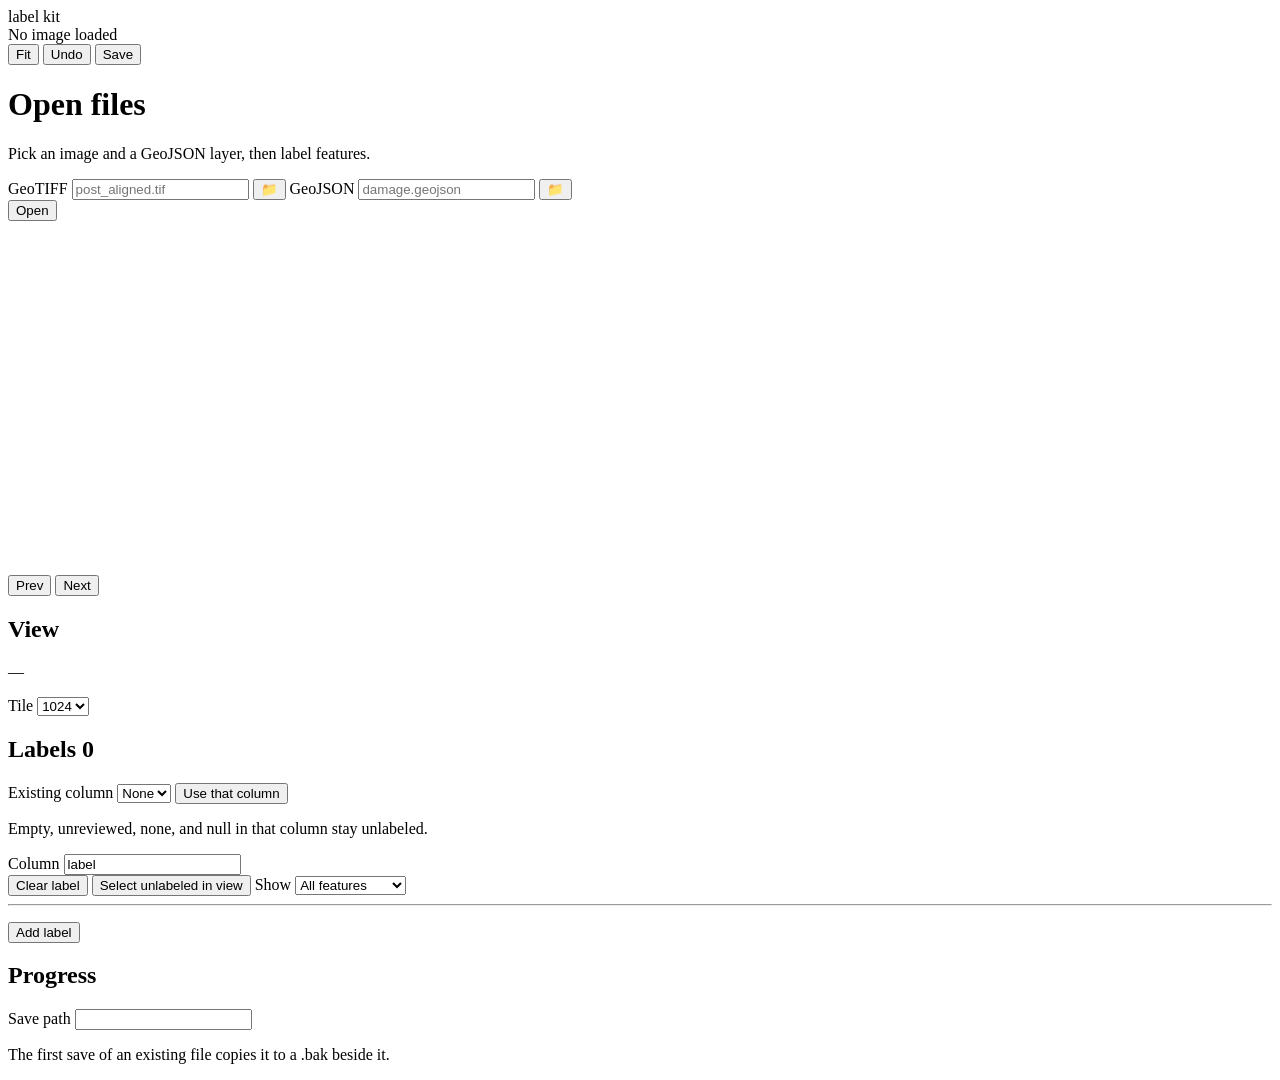
==== label_kit/src/label_kit/static/index.html @ d7323ebf "Add initial implementation of label-kit for GeoJSON labeling on GeoTIFFs - Created .gitignore to exc" ====
<!DOCTYPE html>
<html lang="en">
<head>
  <meta charset="utf-8" />
  <meta name="viewport" content="width=device-width, initial-scale=1" />
  <title>label kit</title>
  <link rel="stylesheet" href="/app.css" />
</head>
<body>
  <header>
    <div class="brand">label kit</div>
    <div id="place" class="place">No image loaded</div>
    <div class="header-actions">
      <button id="fit" type="button">Fit</button>
      <button id="undo" type="button">Undo</button>
      <button id="save" type="button" class="primary">Save</button>
    </div>
  </header>

  <div id="gate" class="gate">
    <form id="open-form">
      <h1>Open files</h1>
      <p class="muted">Pick an image and a GeoJSON layer, then label features.</p>
      <label>GeoTIFF
        <input id="tiff" type="text" spellcheck="false" placeholder="post_aligned.tif" />
        <button data-browse="tiff" type="button" title="Browse">📁</button>
      </label>
      <label>GeoJSON
        <input id="geojson" type="text" spellcheck="false" placeholder="damage.geojson" />
        <button data-browse="geojson" type="button" title="Browse">📁</button>
      </label>
      <div class="gate-actions">
        <button type="submit" class="primary" title="Open">Open</button>
      </div>
      <p id="gate-error" class="error"></p>
    </form>
  </div>

  <main>
    <section class="map-wrap">
      <canvas id="map"></canvas>
      <div id="hud" class="hud"></div>
      <div id="overview" class="overview hidden">
        <canvas id="overview-map" width="240" height="180"></canvas>
      </div>
      <div id="pager" class="pager hidden">
        <button id="prev-page" type="button">Prev</button>
        <button id="next-page" type="button">Next</button>
      </div>
      <div id="menu" class="menu hidden"></div>
    </section>
    <aside id="side" class="hidden">
      <section class="panel">
        <h2>View</h2>
        <p id="page-text" class="muted">—</p>
        <label class="inline">Tile
          <select id="tile">
            <option value="512">512</option>
            <option value="1024" selected>1024</option>
            <option value="2048">2048</option>
          </select>
        </label>
      </section>

      <section class="panel">
        <h2>Labels <span class="chip" id="selected-count">0</span></h2>
        <label class="inline">Existing column
          <select id="column"><option value="">None</option></select>
        </label>
        <button id="import-column" type="button">Use that column</button>
        <p class="muted">Empty, unreviewed, none, and null in that column stay unlabeled.</p>
        <label class="inline">Column <input id="field-side" type="text" value="label" /></label>
        <div id="apply-list"></div>
        <button id="clear-label" type="button">Clear label</button>
        <button id="select-unlabeled" type="button">Select unlabeled in view</button>
        <label class="inline">Show
          <select id="filter">
            <option value="all">All features</option>
            <option value="unlabeled">Unlabeled only</option>
          </select>
        </label>
        <hr class="sep" />
        <ul id="label-list"></ul>
        <button id="add-label" type="button">Add label</button>
      </section>

      <section class="panel">
        <h2>Progress</h2>
        <div class="bar"><div id="bar-fill"></div></div>
        <p id="stats" class="muted"></p>
        <p id="warning" class="error"></p>
        <label class="inline">Save path <input id="save-path" type="text" spellcheck="false" /></label>
        <p class="muted">The first save of an existing file copies it to a .bak beside it.</p>
      </section>

    </aside>
  </main>
  <script src="/app.js"></script>
</body>
</html>
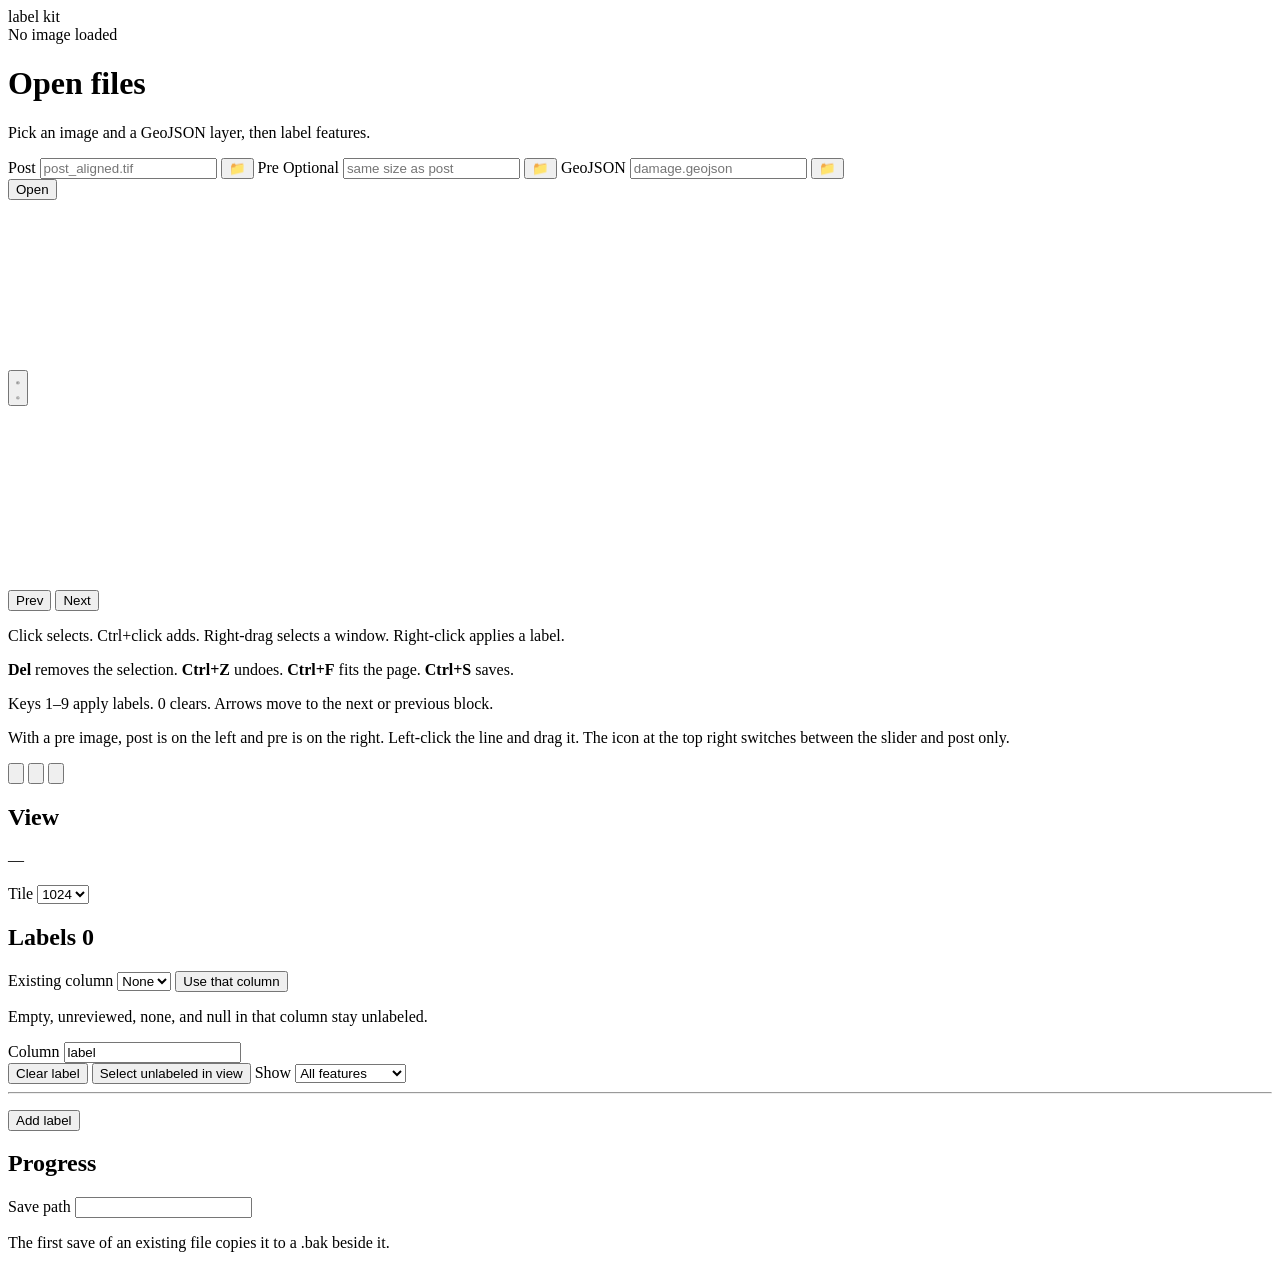
==== commit 3daf8964: "Enhance label-kit with pre-image support and UI improvements - Updated README.md to include instruct" ====
--- a/label_kit/src/label_kit/static/index.html
+++ b/label_kit/src/label_kit/static/index.html
@@ -10,20 +10,19 @@
   <header>
     <div class="brand">label kit</div>
     <div id="place" class="place">No image loaded</div>
-    <div class="header-actions">
-      <button id="fit" type="button">Fit</button>
-      <button id="undo" type="button">Undo</button>
-      <button id="save" type="button" class="primary">Save</button>
-    </div>
   </header>
 
   <div id="gate" class="gate">
     <form id="open-form">
       <h1>Open files</h1>
       <p class="muted">Pick an image and a GeoJSON layer, then label features.</p>
-      <label>GeoTIFF
+      <label>Post
         <input id="tiff" type="text" spellcheck="false" placeholder="post_aligned.tif" />
         <button data-browse="tiff" type="button" title="Browse">📁</button>
+      </label>
+      <label><span>Pre <span class="opt">Optional</span></span>
+        <input id="pre" type="text" spellcheck="false" placeholder="same size as post" />
+        <button data-browse="pre" type="button" title="Browse">📁</button>
       </label>
       <label>GeoJSON
         <input id="geojson" type="text" spellcheck="false" placeholder="damage.geojson" />
@@ -39,6 +38,21 @@
   <main>
     <section class="map-wrap">
       <canvas id="map"></canvas>
+      <div id="swipe" class="swipe hidden" role="slider" aria-label="Compare" aria-valuemin="0" aria-valuemax="100" aria-valuenow="50" tabindex="0" title="Left-click and drag">
+        <span class="swipe-grip"></span>
+      </div>
+      <button id="compare" type="button" class="compare hidden" title="Pre and post" aria-label="Pre and post">
+        <svg class="icon-split" viewBox="0 0 24 24" aria-hidden="true">
+          <rect x="3" y="5" width="18" height="14" rx="2" fill="none" stroke="currentColor" stroke-width="1.6"/>
+          <path d="M12 5v14" stroke="currentColor" stroke-width="1.8"/>
+          <circle cx="12" cy="12" r="2.2" fill="currentColor"/>
+        </svg>
+        <svg class="icon-single" viewBox="0 0 24 24" aria-hidden="true">
+          <rect x="4" y="5" width="16" height="14" rx="2" fill="none" stroke="currentColor" stroke-width="1.6"/>
+          <circle cx="9" cy="10" r="1.3" fill="currentColor"/>
+          <path d="M6.5 16.5l3.5-3 2 1.6 2.6-3.2 2.9 4.6" fill="none" stroke="currentColor" stroke-width="1.4" stroke-linejoin="round"/>
+        </svg>
+      </button>
       <div id="hud" class="hud"></div>
       <div id="overview" class="overview hidden">
         <canvas id="overview-map" width="240" height="180"></canvas>
@@ -46,6 +60,33 @@
       <div id="pager" class="pager hidden">
         <button id="prev-page" type="button">Prev</button>
         <button id="next-page" type="button">Next</button>
+      </div>
+      <div id="help-pop" class="help-pop hidden">
+        <p>Click selects. Ctrl+click adds. Right-drag selects a window. Right-click applies a label.</p>
+        <p><b>Del</b> removes the selection. <b>Ctrl+Z</b> undoes. <b>Ctrl+F</b> fits the page. <b>Ctrl+S</b> saves.</p>
+        <p>Keys 1–9 apply labels. 0 clears. Arrows move to the next or previous block.</p>
+        <p>With a pre image, post is on the left and pre is on the right. Left-click the line and drag it. The icon at the top right switches between the slider and post only.</p>
+      </div>
+      <div id="dock" class="dock hidden">
+        <button id="new" type="button" title="New" aria-label="New">
+          <svg viewBox="0 0 24 24" aria-hidden="true">
+            <path d="M6 3h8l4 4v14H6V3z" fill="none" stroke="currentColor" stroke-width="1.8"/>
+            <path d="M14 3v5h5M12 11v6M9 14h6" fill="none" stroke="currentColor" stroke-width="1.8" stroke-linecap="round"/>
+          </svg>
+        </button>
+        <button id="help" type="button" title="Help" aria-label="Help">
+          <svg viewBox="0 0 24 24" aria-hidden="true">
+            <circle cx="12" cy="12" r="9" fill="none" stroke="currentColor" stroke-width="1.8"/>
+            <path d="M9.1 9.3a2.9 2.9 0 1 1 4.5 2.4c-.8.5-1.3 1-1.3 1.9" fill="none" stroke="currentColor" stroke-width="1.8" stroke-linecap="round"/>
+            <circle cx="12.2" cy="16.8" r="1" fill="currentColor"/>
+          </svg>
+        </button>
+        <button id="save" type="button" class="primary" title="Save" aria-label="Save">
+          <svg viewBox="0 0 24 24" aria-hidden="true">
+            <path d="M5 3h11l3 3v15H5V3z" fill="none" stroke="currentColor" stroke-width="1.8"/>
+            <path d="M8 3v5h8V3M8 21v-6h8v6" fill="none" stroke="currentColor" stroke-width="1.8"/>
+          </svg>
+        </button>
       </div>
       <div id="menu" class="menu hidden"></div>
     </section>
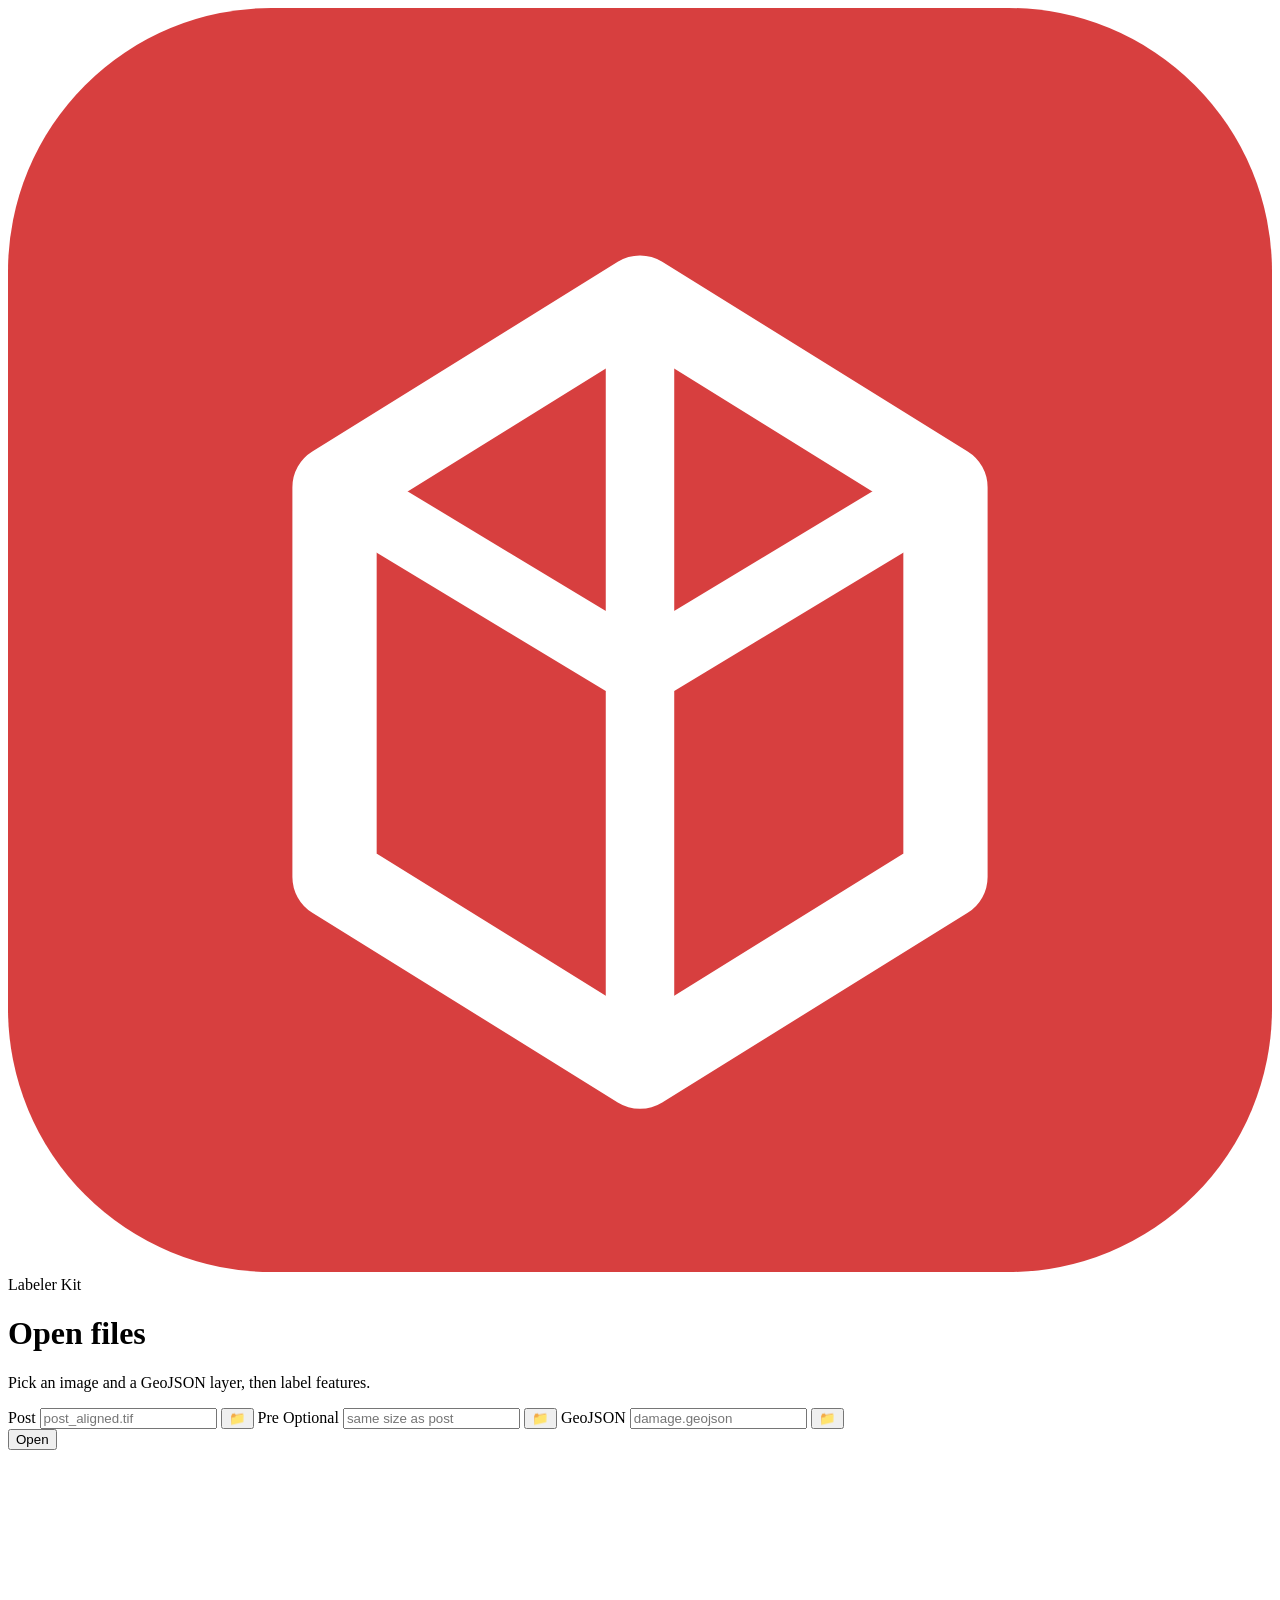
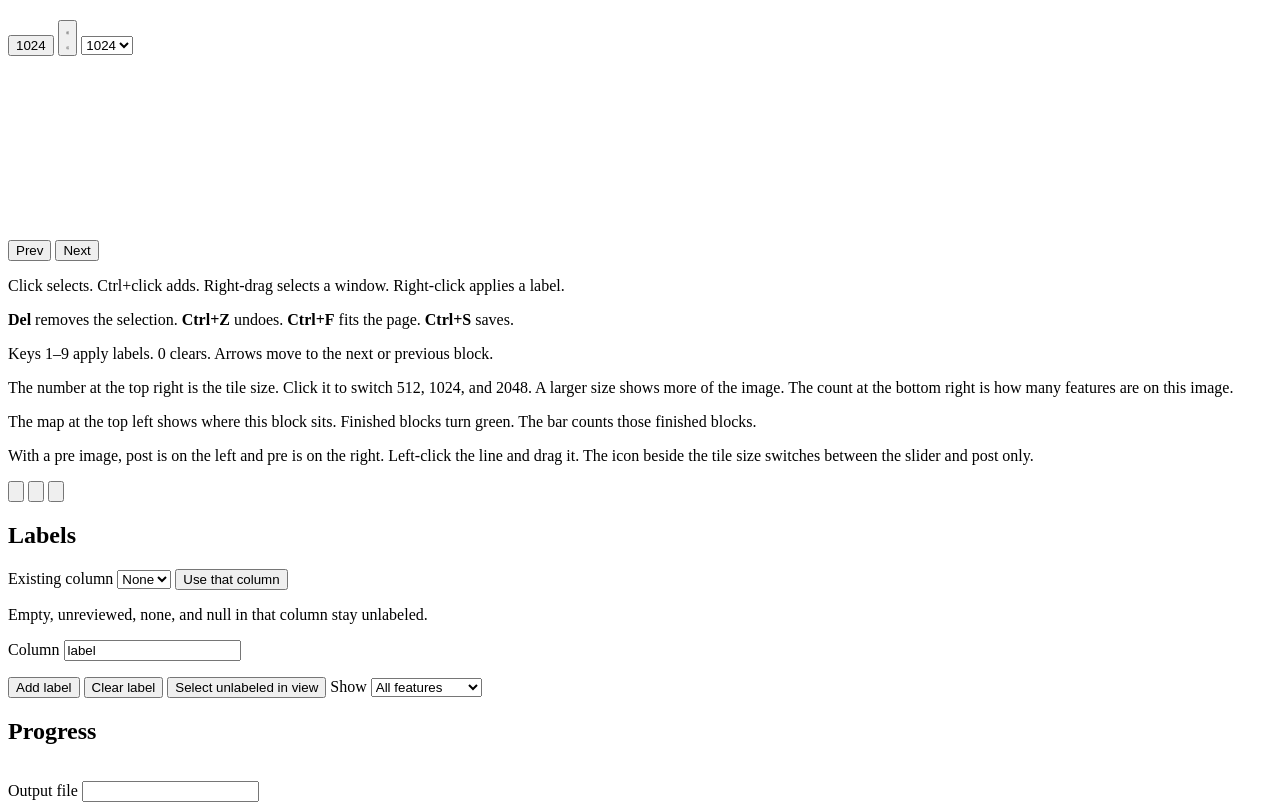
==== commit 18e9d6d7: "Refactor label-kit for improved usability and functionality - Updated README.md to reflect the new p" ====
--- a/label_kit/src/label_kit/static/index.html
+++ b/label_kit/src/label_kit/static/index.html
@@ -3,13 +3,19 @@
 <head>
   <meta charset="utf-8" />
   <meta name="viewport" content="width=device-width, initial-scale=1" />
-  <title>label kit</title>
+  <title>Labeler Kit</title>
   <link rel="stylesheet" href="/app.css" />
 </head>
 <body>
   <header>
-    <div class="brand">label kit</div>
-    <div id="place" class="place">No image loaded</div>
+    <div class="brand">
+      <svg viewBox="0 0 24 24" aria-hidden="true">
+        <rect width="24" height="24" rx="5" fill="#d73f3f"/>
+        <path d="M6.2 9.1 12 5.5l5.8 3.6v7.4L12 20.1 6.2 16.5V9.1z" fill="none" stroke="#fff" stroke-width="1.6" stroke-linejoin="round"/>
+        <path d="M12 5.5v14.6M6.2 9.1 12 12.6l5.8-3.5" fill="none" stroke="#fff" stroke-width="1.3" stroke-linejoin="round"/>
+      </svg>
+      Labeler Kit
+    </div>
   </header>
 
   <div id="gate" class="gate">
@@ -41,6 +47,8 @@
       <div id="swipe" class="swipe hidden" role="slider" aria-label="Compare" aria-valuemin="0" aria-valuemax="100" aria-valuenow="50" tabindex="0" title="Left-click and drag">
         <span class="swipe-grip"></span>
       </div>
+      <div class="map-tools">
+      <button id="tile-view" type="button" class="tile-view hidden" title="Tile size. Click to change." aria-label="Tile size">1024</button>
       <button id="compare" type="button" class="compare hidden" title="Pre and post" aria-label="Pre and post">
         <svg class="icon-split" viewBox="0 0 24 24" aria-hidden="true">
           <rect x="3" y="5" width="18" height="14" rx="2" fill="none" stroke="currentColor" stroke-width="1.6"/>
@@ -53,6 +61,12 @@
           <path d="M6.5 16.5l3.5-3 2 1.6 2.6-3.2 2.9 4.6" fill="none" stroke="currentColor" stroke-width="1.4" stroke-linejoin="round"/>
         </svg>
       </button>
+      <select id="tile" class="hidden">
+        <option value="512">512</option>
+        <option value="1024" selected>1024</option>
+        <option value="2048">2048</option>
+      </select>
+      </div>
       <div id="hud" class="hud"></div>
       <div id="overview" class="overview hidden">
         <canvas id="overview-map" width="240" height="180"></canvas>
@@ -65,7 +79,9 @@
         <p>Click selects. Ctrl+click adds. Right-drag selects a window. Right-click applies a label.</p>
         <p><b>Del</b> removes the selection. <b>Ctrl+Z</b> undoes. <b>Ctrl+F</b> fits the page. <b>Ctrl+S</b> saves.</p>
         <p>Keys 1–9 apply labels. 0 clears. Arrows move to the next or previous block.</p>
-        <p>With a pre image, post is on the left and pre is on the right. Left-click the line and drag it. The icon at the top right switches between the slider and post only.</p>
+        <p>The number at the top right is the tile size. Click it to switch 512, 1024, and 2048. A larger size shows more of the image. The count at the bottom right is how many features are on this image.</p>
+        <p>The map at the top left shows where this block sits. Finished blocks turn green. The bar counts those finished blocks.</p>
+        <p>With a pre image, post is on the left and pre is on the right. Left-click the line and drag it. The icon beside the tile size switches between the slider and post only.</p>
       </div>
       <div id="dock" class="dock hidden">
         <button id="new" type="button" title="New" aria-label="New">
@@ -92,26 +108,15 @@
     </section>
     <aside id="side" class="hidden">
       <section class="panel">
-        <h2>View</h2>
-        <p id="page-text" class="muted">—</p>
-        <label class="inline">Tile
-          <select id="tile">
-            <option value="512">512</option>
-            <option value="1024" selected>1024</option>
-            <option value="2048">2048</option>
-          </select>
-        </label>
-      </section>
-
-      <section class="panel">
-        <h2>Labels <span class="chip" id="selected-count">0</span></h2>
+        <h2>Labels</h2>
         <label class="inline">Existing column
           <select id="column"><option value="">None</option></select>
         </label>
         <button id="import-column" type="button">Use that column</button>
         <p class="muted">Empty, unreviewed, none, and null in that column stay unlabeled.</p>
         <label class="inline">Column <input id="field-side" type="text" value="label" /></label>
-        <div id="apply-list"></div>
+        <ul id="label-list"></ul>
+        <button id="add-label" type="button">Add label</button>
         <button id="clear-label" type="button">Clear label</button>
         <button id="select-unlabeled" type="button">Select unlabeled in view</button>
         <label class="inline">Show
@@ -120,18 +125,15 @@
             <option value="unlabeled">Unlabeled only</option>
           </select>
         </label>
-        <hr class="sep" />
-        <ul id="label-list"></ul>
-        <button id="add-label" type="button">Add label</button>
       </section>
 
       <section class="panel">
         <h2>Progress</h2>
         <div class="bar"><div id="bar-fill"></div></div>
-        <p id="stats" class="muted"></p>
+        <p id="bar-label" class="muted"></p>
+        <table id="stats" class="stats"></table>
         <p id="warning" class="error"></p>
-        <label class="inline">Save path <input id="save-path" type="text" spellcheck="false" /></label>
-        <p class="muted">The first save of an existing file copies it to a .bak beside it.</p>
+        <label class="inline">Output file <input id="save-path" type="text" spellcheck="false" /></label>
       </section>
 
     </aside>
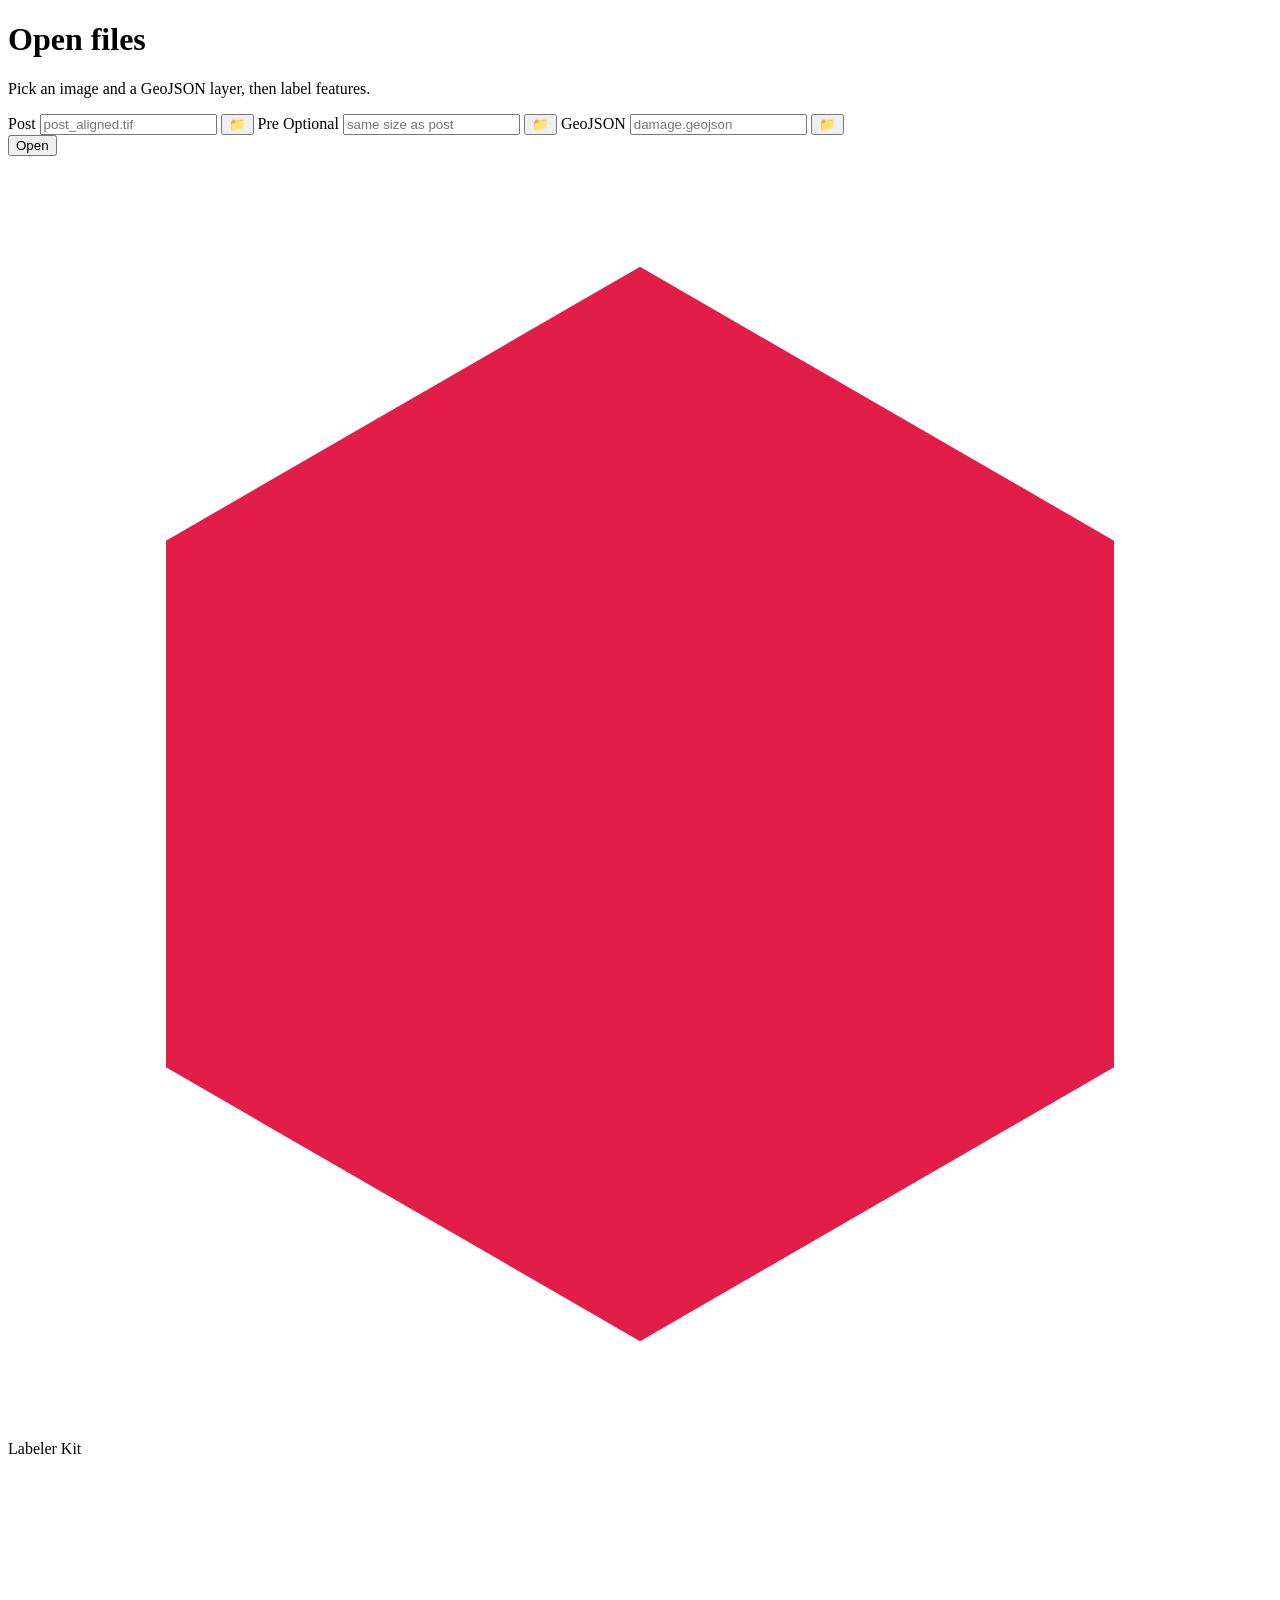
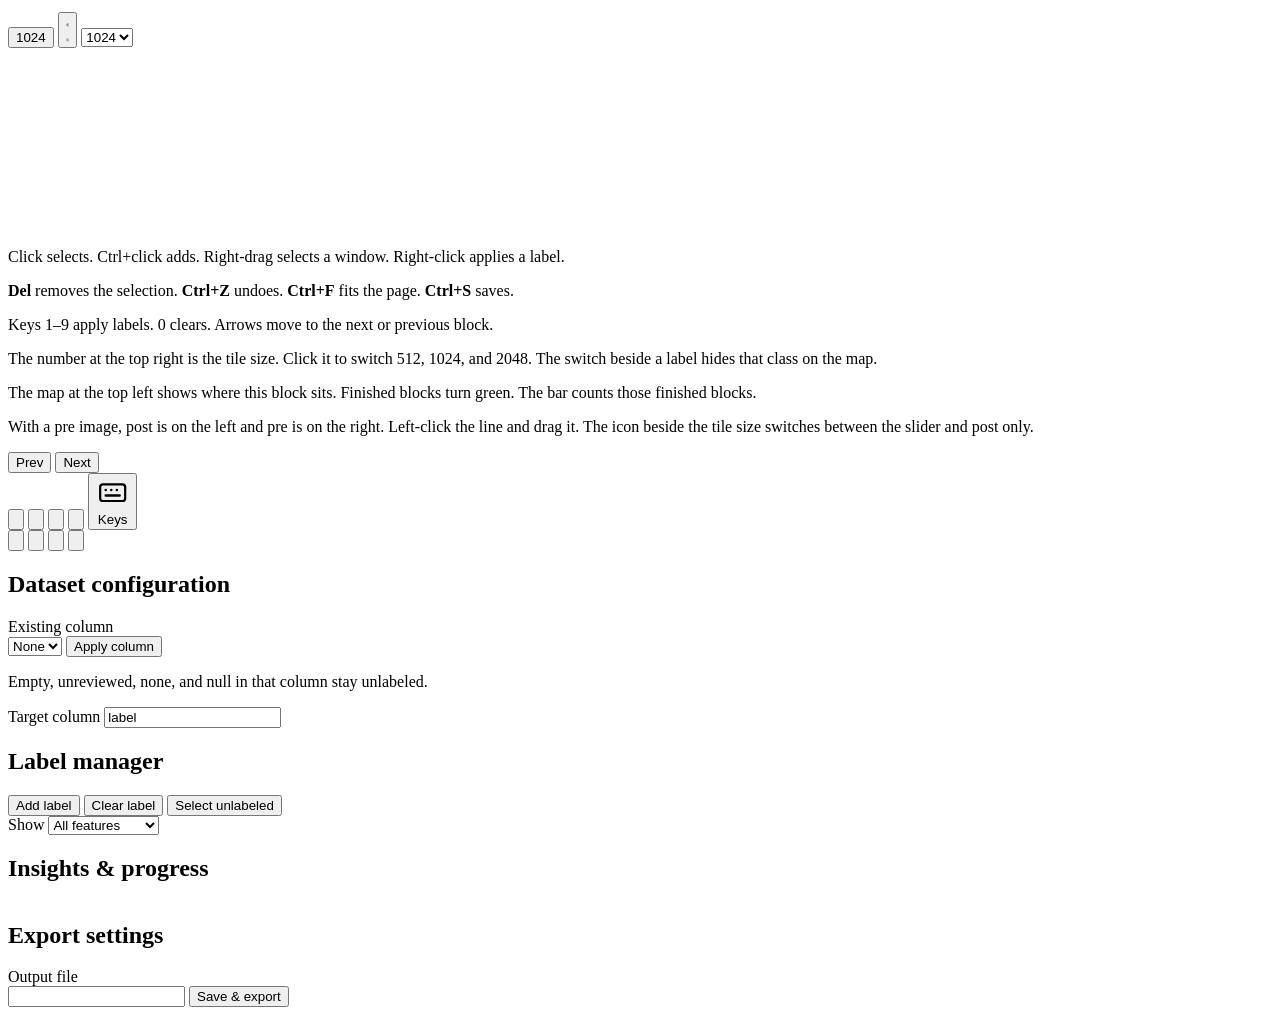
==== commit 873f6cef: "Revamp UI and enhance functionality in Labeler Kit - Updated app.css for a dark theme and improved s" ====
--- a/label_kit/src/label_kit/static/index.html
+++ b/label_kit/src/label_kit/static/index.html
@@ -7,17 +7,6 @@
   <link rel="stylesheet" href="/app.css" />
 </head>
 <body>
-  <header>
-    <div class="brand">
-      <svg viewBox="0 0 24 24" aria-hidden="true">
-        <rect width="24" height="24" rx="5" fill="#d73f3f"/>
-        <path d="M6.2 9.1 12 5.5l5.8 3.6v7.4L12 20.1 6.2 16.5V9.1z" fill="none" stroke="#fff" stroke-width="1.6" stroke-linejoin="round"/>
-        <path d="M12 5.5v14.6M6.2 9.1 12 12.6l5.8-3.5" fill="none" stroke="#fff" stroke-width="1.3" stroke-linejoin="round"/>
-      </svg>
-      Labeler Kit
-    </div>
-  </header>
-
   <div id="gate" class="gate">
     <form id="open-form">
       <h1>Open files</h1>
@@ -42,100 +31,157 @@
   </div>
 
   <main>
-    <section class="map-wrap">
-      <canvas id="map"></canvas>
-      <div id="swipe" class="swipe hidden" role="slider" aria-label="Compare" aria-valuemin="0" aria-valuemax="100" aria-valuenow="50" tabindex="0" title="Left-click and drag">
-        <span class="swipe-grip"></span>
+    <section class="workspace">
+      <header>
+        <div class="brand">
+          <svg viewBox="0 0 24 24" aria-hidden="true">
+            <path d="M12 1.8 21 7v10l-9 5.2L3 17V7l9-5.2z" fill="#e11d48"/>
+          </svg>
+          Labeler Kit
+        </div>
+      </header>
+      <div class="map-wrap">
+        <canvas id="map"></canvas>
+        <div id="swipe" class="swipe hidden" role="slider" aria-label="Compare" aria-valuemin="0" aria-valuemax="100" aria-valuenow="50" tabindex="0" title="Left-click and drag">
+          <span class="swipe-grip"></span>
+        </div>
+        <div class="map-tools">
+          <button id="tile-view" type="button" class="tile-view hidden" title="Tile size. Click to change." aria-label="Tile size">1024</button>
+          <button id="compare" type="button" class="compare hidden" title="Pre and post" aria-label="Pre and post">
+            <svg class="icon-split" viewBox="0 0 24 24" aria-hidden="true">
+              <rect x="3" y="5" width="18" height="14" rx="2" fill="none" stroke="currentColor" stroke-width="1.6"/>
+              <path d="M12 5v14" stroke="currentColor" stroke-width="1.8"/>
+              <circle cx="12" cy="12" r="2.2" fill="currentColor"/>
+            </svg>
+            <svg class="icon-single" viewBox="0 0 24 24" aria-hidden="true">
+              <rect x="4" y="5" width="16" height="14" rx="2" fill="none" stroke="currentColor" stroke-width="1.6"/>
+              <circle cx="9" cy="10" r="1.3" fill="currentColor"/>
+              <path d="M6.5 16.5l3.5-3 2 1.6 2.6-3.2 2.9 4.6" fill="none" stroke="currentColor" stroke-width="1.4" stroke-linejoin="round"/>
+            </svg>
+          </button>
+          <select id="tile" class="hidden">
+            <option value="512">512</option>
+            <option value="1024" selected>1024</option>
+            <option value="2048">2048</option>
+          </select>
+        </div>
+        <div id="overview" class="overview hidden">
+          <canvas id="overview-map" width="240" height="180"></canvas>
+        </div>
+        <div id="help-pop" class="help-pop hidden">
+          <p>Click selects. Ctrl+click adds. Right-drag selects a window. Right-click applies a label.</p>
+          <p><b>Del</b> removes the selection. <b>Ctrl+Z</b> undoes. <b>Ctrl+F</b> fits the page. <b>Ctrl+S</b> saves.</p>
+          <p>Keys 1–9 apply labels. 0 clears. Arrows move to the next or previous block.</p>
+          <p>The number at the top right is the tile size. Click it to switch 512, 1024, and 2048. The switch beside a label hides that class on the map.</p>
+          <p>The map at the top left shows where this block sits. Finished blocks turn green. The bar counts those finished blocks.</p>
+          <p>With a pre image, post is on the left and pre is on the right. Left-click the line and drag it. The icon beside the tile size switches between the slider and post only.</p>
+        </div>
+        <div id="workspace-bar" class="workspace-bar hidden">
+          <div id="pager" class="pager">
+            <button id="prev-page" type="button">Prev</button>
+            <button id="next-page" type="button">Next</button>
+          </div>
+          <div class="tool-cluster">
+            <button id="zoom-in" type="button" title="Zoom in" aria-label="Zoom in">
+              <svg viewBox="0 0 24 24" aria-hidden="true"><circle cx="11" cy="11" r="6.5" fill="none" stroke="currentColor" stroke-width="1.8"/><path d="M16 16l4 4M11 8.5v5M8.5 11h5" fill="none" stroke="currentColor" stroke-width="1.8" stroke-linecap="round"/></svg>
+            </button>
+            <button id="zoom-out" type="button" title="Zoom out" aria-label="Zoom out">
+              <svg viewBox="0 0 24 24" aria-hidden="true"><circle cx="11" cy="11" r="6.5" fill="none" stroke="currentColor" stroke-width="1.8"/><path d="M16 16l4 4M8.5 11h5" fill="none" stroke="currentColor" stroke-width="1.8" stroke-linecap="round"/></svg>
+            </button>
+            <button id="pan" type="button" title="Pan. Drag the image." aria-label="Pan" aria-pressed="false">
+              <svg viewBox="0 0 24 24" aria-hidden="true"><path d="M12 3v18M3 12h18M12 3l-2.2 2.2M12 3l2.2 2.2M12 21l-2.2-2.2M12 21l2.2-2.2M3 12l2.2-2.2M3 12l2.2 2.2M21 12l-2.2-2.2M21 12l-2.2 2.2" fill="none" stroke="currentColor" stroke-width="1.6" stroke-linecap="round"/></svg>
+            </button>
+            <button id="fullscreen" type="button" title="Fullscreen" aria-label="Fullscreen">
+              <svg viewBox="0 0 24 24" aria-hidden="true"><path d="M4 9V4h5M15 4h5v5M20 15v5h-5M9 20H4v-5" fill="none" stroke="currentColor" stroke-width="1.8" stroke-linecap="round" stroke-linejoin="round"/></svg>
+            </button>
+            <button id="keys" type="button" class="keys" title="Keyboard shortcuts">
+              <svg viewBox="0 0 24 24" aria-hidden="true"><rect x="3" y="6" width="18" height="12" rx="2" fill="none" stroke="currentColor" stroke-width="1.6"/><path d="M7 10h.01M11 10h.01M15 10h.01M7 14h10" fill="none" stroke="currentColor" stroke-width="1.8" stroke-linecap="round"/></svg>
+              Keys
+            </button>
+          </div>
+          <div id="dock" class="dock">
+            <button id="undo-btn" type="button" title="Undo" aria-label="Undo">
+              <svg viewBox="0 0 24 24" aria-hidden="true"><path d="M8 8H4v4" fill="none" stroke="currentColor" stroke-width="1.8" stroke-linecap="round" stroke-linejoin="round"/><path d="M4 12a8 8 0 1 0 2.2-5.5L4 8" fill="none" stroke="currentColor" stroke-width="1.8" stroke-linecap="round"/></svg>
+            </button>
+            <button id="new" type="button" title="New" aria-label="New">
+              <svg viewBox="0 0 24 24" aria-hidden="true">
+                <path d="M6 3h8l4 4v14H6V3z" fill="none" stroke="currentColor" stroke-width="1.8"/>
+                <path d="M14 3v5h5M12 11v6M9 14h6" fill="none" stroke="currentColor" stroke-width="1.8" stroke-linecap="round"/>
+              </svg>
+            </button>
+            <button id="help" type="button" title="Help" aria-label="Help">
+              <svg viewBox="0 0 24 24" aria-hidden="true">
+                <circle cx="12" cy="12" r="9" fill="none" stroke="currentColor" stroke-width="1.8"/>
+                <path d="M9.1 9.3a2.9 2.9 0 1 1 4.5 2.4c-.8.5-1.3 1-1.3 1.9" fill="none" stroke="currentColor" stroke-width="1.8" stroke-linecap="round"/>
+                <circle cx="12.2" cy="16.8" r="1" fill="currentColor"/>
+              </svg>
+            </button>
+            <button id="save" type="button" title="Save" aria-label="Save">
+              <svg viewBox="0 0 24 24" aria-hidden="true">
+                <path d="M5 3h11l3 3v15H5V3z" fill="none" stroke="currentColor" stroke-width="1.8"/>
+                <path d="M8 3v5h8V3M8 21v-6h8v6" fill="none" stroke="currentColor" stroke-width="1.8"/>
+              </svg>
+            </button>
+            <div id="hud" class="hud"></div>
+          </div>
+        </div>
+        <div id="menu" class="menu hidden"></div>
       </div>
-      <div class="map-tools">
-      <button id="tile-view" type="button" class="tile-view hidden" title="Tile size. Click to change." aria-label="Tile size">1024</button>
-      <button id="compare" type="button" class="compare hidden" title="Pre and post" aria-label="Pre and post">
-        <svg class="icon-split" viewBox="0 0 24 24" aria-hidden="true">
-          <rect x="3" y="5" width="18" height="14" rx="2" fill="none" stroke="currentColor" stroke-width="1.6"/>
-          <path d="M12 5v14" stroke="currentColor" stroke-width="1.8"/>
-          <circle cx="12" cy="12" r="2.2" fill="currentColor"/>
-        </svg>
-        <svg class="icon-single" viewBox="0 0 24 24" aria-hidden="true">
-          <rect x="4" y="5" width="16" height="14" rx="2" fill="none" stroke="currentColor" stroke-width="1.6"/>
-          <circle cx="9" cy="10" r="1.3" fill="currentColor"/>
-          <path d="M6.5 16.5l3.5-3 2 1.6 2.6-3.2 2.9 4.6" fill="none" stroke="currentColor" stroke-width="1.4" stroke-linejoin="round"/>
-        </svg>
-      </button>
-      <select id="tile" class="hidden">
-        <option value="512">512</option>
-        <option value="1024" selected>1024</option>
-        <option value="2048">2048</option>
-      </select>
-      </div>
-      <div id="hud" class="hud"></div>
-      <div id="overview" class="overview hidden">
-        <canvas id="overview-map" width="240" height="180"></canvas>
-      </div>
-      <div id="pager" class="pager hidden">
-        <button id="prev-page" type="button">Prev</button>
-        <button id="next-page" type="button">Next</button>
-      </div>
-      <div id="help-pop" class="help-pop hidden">
-        <p>Click selects. Ctrl+click adds. Right-drag selects a window. Right-click applies a label.</p>
-        <p><b>Del</b> removes the selection. <b>Ctrl+Z</b> undoes. <b>Ctrl+F</b> fits the page. <b>Ctrl+S</b> saves.</p>
-        <p>Keys 1–9 apply labels. 0 clears. Arrows move to the next or previous block.</p>
-        <p>The number at the top right is the tile size. Click it to switch 512, 1024, and 2048. A larger size shows more of the image. The count at the bottom right is how many features are on this image.</p>
-        <p>The map at the top left shows where this block sits. Finished blocks turn green. The bar counts those finished blocks.</p>
-        <p>With a pre image, post is on the left and pre is on the right. Left-click the line and drag it. The icon beside the tile size switches between the slider and post only.</p>
-      </div>
-      <div id="dock" class="dock hidden">
-        <button id="new" type="button" title="New" aria-label="New">
-          <svg viewBox="0 0 24 24" aria-hidden="true">
-            <path d="M6 3h8l4 4v14H6V3z" fill="none" stroke="currentColor" stroke-width="1.8"/>
-            <path d="M14 3v5h5M12 11v6M9 14h6" fill="none" stroke="currentColor" stroke-width="1.8" stroke-linecap="round"/>
-          </svg>
-        </button>
-        <button id="help" type="button" title="Help" aria-label="Help">
-          <svg viewBox="0 0 24 24" aria-hidden="true">
-            <circle cx="12" cy="12" r="9" fill="none" stroke="currentColor" stroke-width="1.8"/>
-            <path d="M9.1 9.3a2.9 2.9 0 1 1 4.5 2.4c-.8.5-1.3 1-1.3 1.9" fill="none" stroke="currentColor" stroke-width="1.8" stroke-linecap="round"/>
-            <circle cx="12.2" cy="16.8" r="1" fill="currentColor"/>
-          </svg>
-        </button>
-        <button id="save" type="button" class="primary" title="Save" aria-label="Save">
-          <svg viewBox="0 0 24 24" aria-hidden="true">
-            <path d="M5 3h11l3 3v15H5V3z" fill="none" stroke="currentColor" stroke-width="1.8"/>
-            <path d="M8 3v5h8V3M8 21v-6h8v6" fill="none" stroke="currentColor" stroke-width="1.8"/>
-          </svg>
-        </button>
-      </div>
-      <div id="menu" class="menu hidden"></div>
     </section>
+
     <aside id="side" class="hidden">
       <section class="panel">
-        <h2>Labels</h2>
-        <label class="inline">Existing column
-          <select id="column"><option value="">None</option></select>
-        </label>
-        <button id="import-column" type="button">Use that column</button>
+        <h2>Dataset configuration</h2>
+        <div class="field">
+          <span class="field-label">Existing column</span>
+          <div class="field-line">
+            <select id="column"><option value="">None</option></select>
+            <button id="import-column" type="button">Apply column</button>
+          </div>
+        </div>
         <p class="muted">Empty, unreviewed, none, and null in that column stay unlabeled.</p>
-        <label class="inline">Column <input id="field-side" type="text" value="label" /></label>
+        <div class="field">
+          <label class="field-label" for="field-side">Target column</label>
+          <input id="field-side" type="text" list="field-options" value="label" spellcheck="false" />
+          <datalist id="field-options"></datalist>
+        </div>
+      </section>
+
+      <section class="panel">
+        <h2>Label manager</h2>
         <ul id="label-list"></ul>
-        <button id="add-label" type="button">Add label</button>
-        <button id="clear-label" type="button">Clear label</button>
-        <button id="select-unlabeled" type="button">Select unlabeled in view</button>
-        <label class="inline">Show
+        <div class="actions">
+          <button id="add-label" type="button">Add label</button>
+          <button id="clear-label" type="button">Clear label</button>
+          <button id="select-unlabeled" type="button">Select unlabeled</button>
+        </div>
+        <div class="field">
+          <label class="field-label" for="filter">Show</label>
           <select id="filter">
             <option value="all">All features</option>
             <option value="unlabeled">Unlabeled only</option>
           </select>
-        </label>
+        </div>
       </section>
 
       <section class="panel">
-        <h2>Progress</h2>
+        <h2>Insights &amp; progress</h2>
         <div class="bar"><div id="bar-fill"></div></div>
         <p id="bar-label" class="muted"></p>
         <table id="stats" class="stats"></table>
         <p id="warning" class="error"></p>
-        <label class="inline">Output file <input id="save-path" type="text" spellcheck="false" /></label>
       </section>
 
+      <section class="panel">
+        <h2>Export settings</h2>
+        <div class="field">
+          <label class="field-label" for="save-path">Output file</label>
+          <div class="field-line">
+            <input id="save-path" type="text" spellcheck="false" />
+            <button id="save-export" type="button" class="solid">Save &amp; export</button>
+          </div>
+        </div>
+      </section>
     </aside>
   </main>
   <script src="/app.js"></script>
